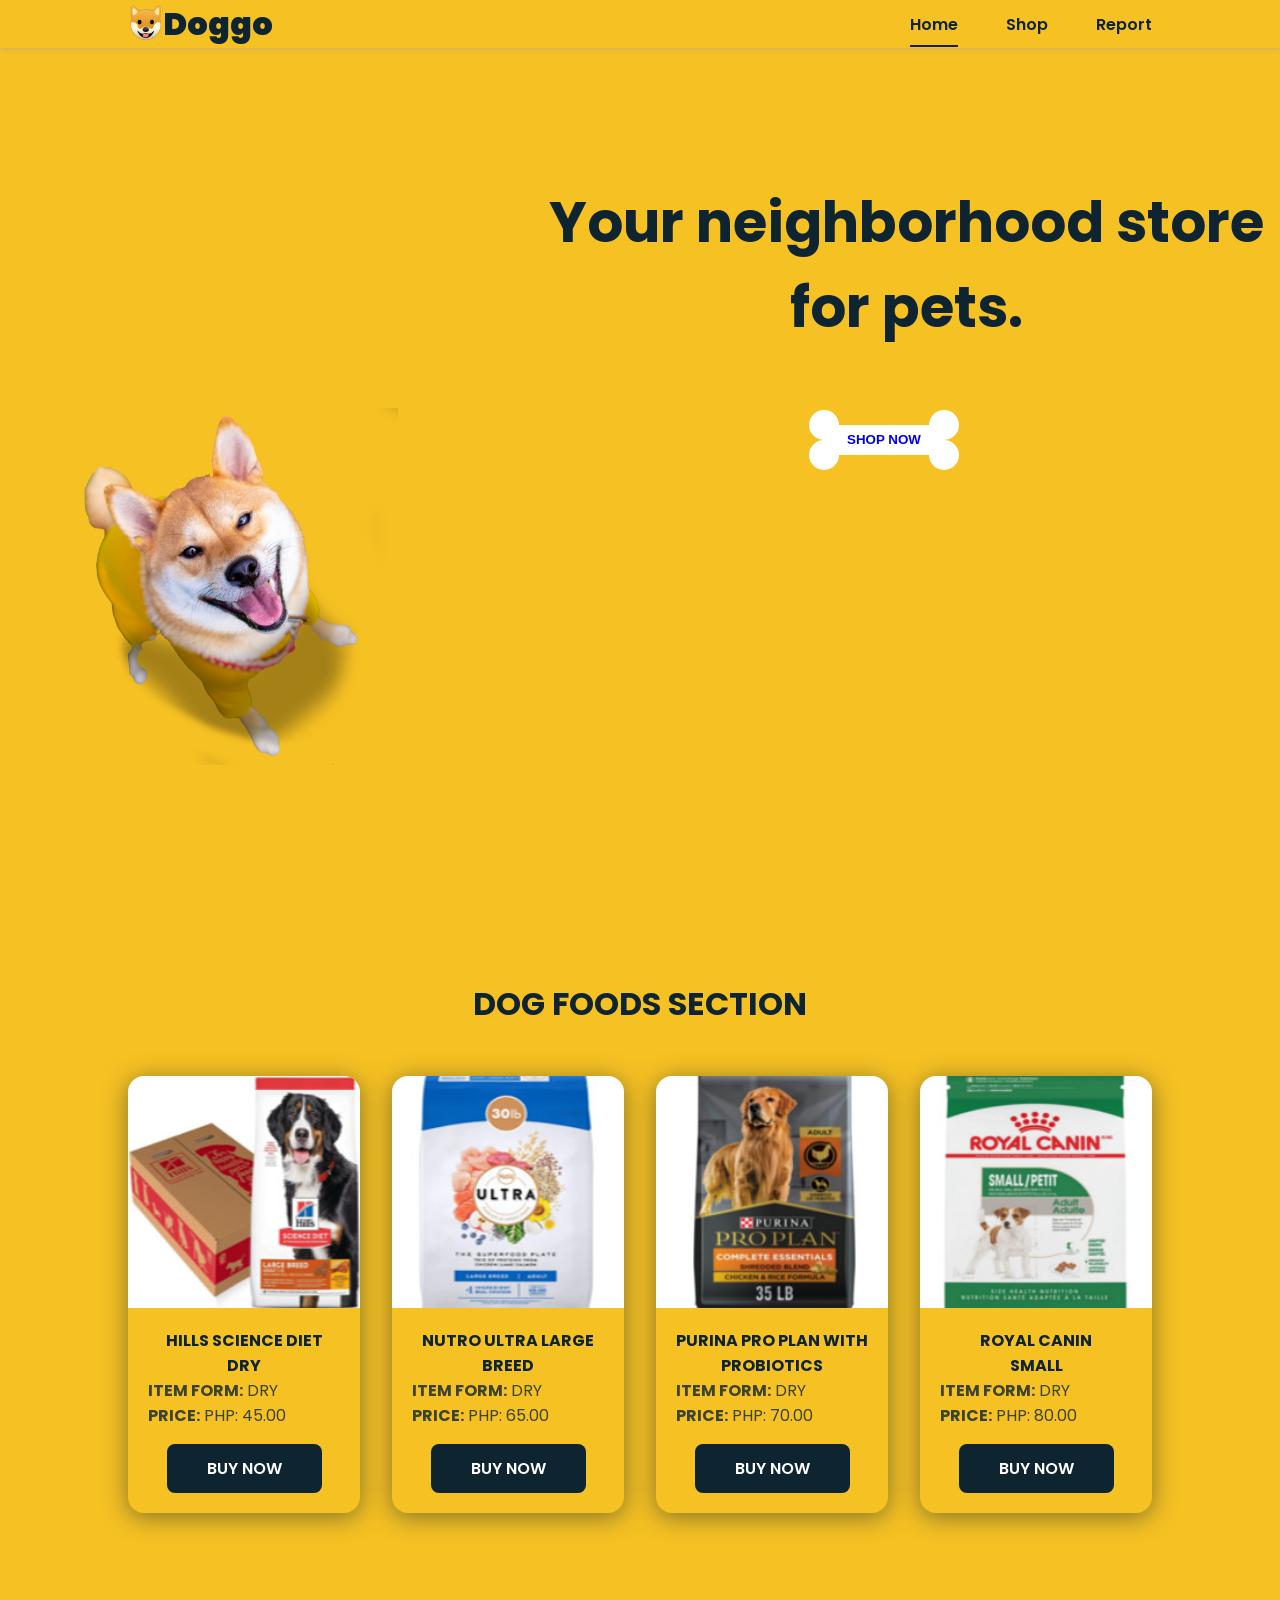
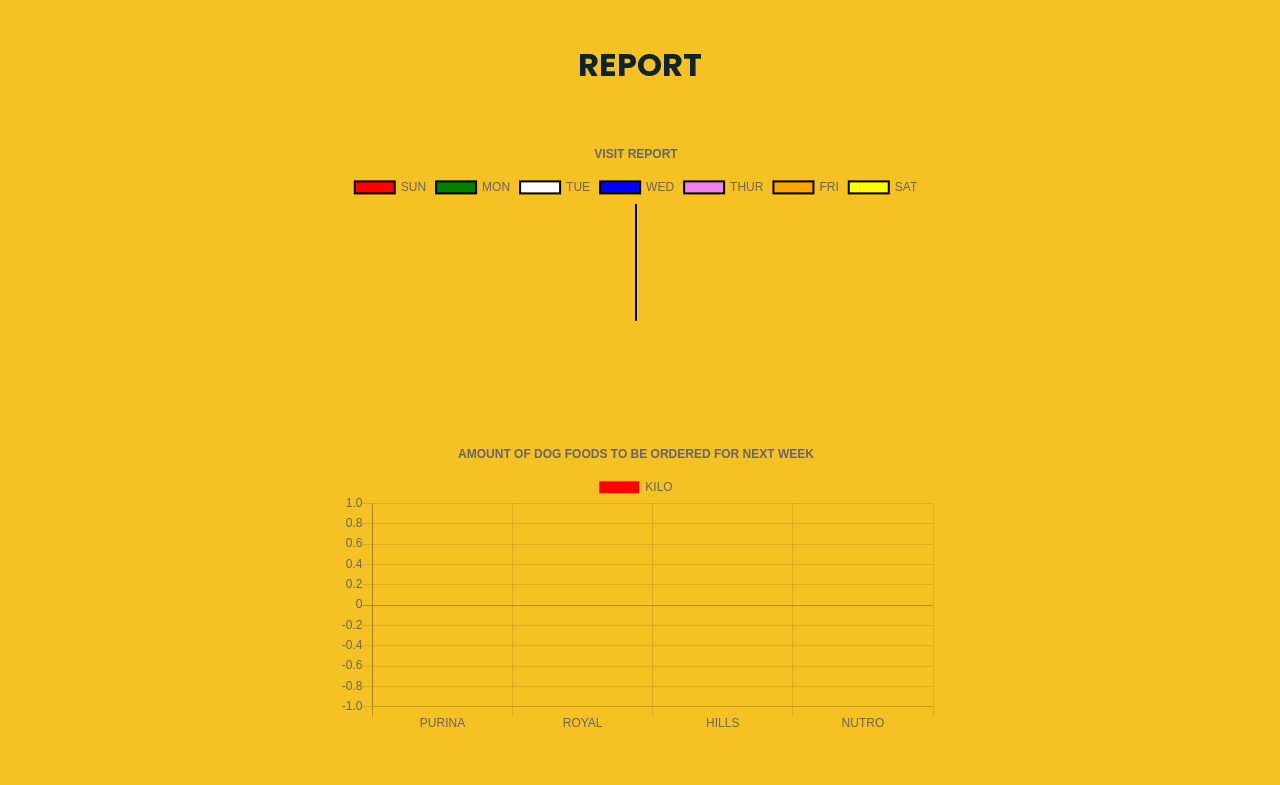
==== index.html @ 2fb39307 "Add files via upload" ====
<!DOCTYPE html>
<html lang="en">
    <head>
        <!--ASSESSMENNNNNNTTT !!!!!!!!!!+++++++-->
        <meta charset="UTF-8">
        <meta name="viewport" content="width=device-width, initial-scale=1.0">
        <link rel="stylesheet" href="design/styles.css">
        <link rel="stylesheet" href="design/buy.css">
        <link rel="stylesheet" href="design/navBar.css">
        <link rel="stylesheet" href="design/animation.css">
         <link rel="shortcut icon" href="resources/icon/icon.png" type="image/x-icon">
        <title></title>
    </head>
    <body>
        <header class="main-header">
            <nav class="nav main-grid">
                <div style="display: flex;">
                    <a style="padding-top: 5px;" href="index.html"><img src="resources/icon/icon.png" alt="logo" width="35px" height="35px" class="logo"></a>
                    <a href="#" class="header_logo">Doggo</a>
                </div>
                <div class="nav_menu_list" id="nav_menu_ID">
                    <ul class="nav_item_list">
                        <li class="nav_item"><a onclick="myFunctionHide()" href="#home" class="nav_link active">Home</a></li>
                        <li class="nav_item"><a onclick="myFunctionHide()" href="#shop" class="nav_link">Shop</a></li>
                        <li class="nav_item"><a onclick="myFunctionHide()" href="#report" class="nav_link">Report</a></li>
                    </ul>
                </div>
                <div class="toggler" id="nav-toggle">
                    <div class="navbarButton navbar-toggler">
                        <div class="container" onclick="myFunction(this)" type="button" data-toggle="collapse" data-target="#navbarSupportedContent" aria-controls="navbarSupportedContent" aria-expanded="false" aria-label="Toggle navigation">
                            <div class="bar1"></div>
                            <div class="bar2"></div>
                            <div class="bar3"></div>
                        </div>
                    </div>
                </div>
            </nav>
        </header>
        <main class="l-main" >
            <section class="home main-grid" id="home" >
                <div class="home__img">    
                    <img src="resources/dooggeee.png" alt="">
                </div>
                <div class="message_home">
                    <h1 class="home_h1_message animated bounce">Your neighborhood store <br> for pets.</h1>
                    <button class="bone animated rubberBand ">
                        <div class="c1"></div>
                        <div class="c2"></div>
                        <div class="c3"></div>
                        <div class="c4"></div>
                        <div class="b1">
                          <div class="b2"> <a style="text-decoration: none;" href="#shop"> SHOP NOW</a>
                            
                          </div>
                        </div>
                    </button>
                </div>
            </section>
            <section class="Shop section " id="shop">
                <h2 class="section-title">DOG FOODS SECTION</h2>
                <div id="popup1" class="overlay">
                    <div class="popup">
                        <h2>ORDER_SUCCESSFULLY ORDERED</h2>
                        <a class="close" href="#">&times;</a>
                        <div class="content">
                            <p>Thanks for buying, We hope to see you soon.</p>
                        </div>
                    </div>
                </div>
                    <div class="shop__container main-grid">
                        <div class="food_image">
                            <img id="orderImage" class="food1Image" src="resources/products/Hills_Science_Diet_Dry.jpg" alt="" width="50" height="50">
                            <div style=" align-items: center; padding: 20px;">
                                <p id="food__title" class="food1Title">HILLS SCIENCE DIET<br>DRY</p>
                                <p id="food__type" class="food1Type"> <b>ITEM FORM:</b> DRY </p>
                                <p id="food__price" class="food1Price"><b>PRICE:</b> PHP: <span id="price"> 45.00 </span></p>
                                <a href="#shop" class="food_buton" id="button1">BUY NOW</a>
                            </div>
                        </div>
                        <div class="food_image">
                            <img id="orderImage" class="food2Image" src="resources/products/Nutro_Ultra.jpg" alt="">
                            <div style=" align-items: center; padding: 20px;">
                                <p id="food__title" class="food2Title">NUTRO ULTRA LARGE <br> BREED </p>
                                <p id="food__type" class="food2Type"> <b>ITEM FORM:</b> DRY </p>
                                <p id="food__price" class="food2Price"><b>PRICE:</b> PHP: <span id="price">65.00 </span></p>
                                <a href="#shop" class="food_buton" id="button2">BUY NOW</a>
                            </div>
                        </div>
                        <div class="food_image">
                            <img id="orderImage" class="food3Image" src="resources/products/Purina_Pro_Plan.jpg" alt="">
                            <div  style=" align-items: center; padding: 20px;">
                                <p id="food__title" class="food3Title">PURINA PRO PLAN WITH <br> PROBIOTICS</p>
                                <p id="food__type" class="food3Type"> <b>ITEM FORM:</b> DRY </p>
                                <p id="food__price" class="food3Price"><b>PRICE:</b> PHP: <span id="price">70.00 </span></p>
                                <a href="#shop" class="food_buton" id="button3">BUY NOW</a>
                            </div>
                        </div>
                        <div class="food_image">
                            <img id="orderImage" class="food4Image" src="resources/products/Royal_canin_small.jpg" alt="">
                            <div style=" align-items: center; padding: 20px;">
                                <p id="food__title" class="food4Title">ROYAL CANIN <br> SMALL </p>
                                <p id="food__type" class="food4Type"> <b>ITEM FORM:</b> DRY </p>
                                <p id="food__price" class="food4Price"><b>PRICE:</b> PHP: <span id="price">80.00 </span></p>
                                <a href="#shop" class="food_buton" id="button4">BUY NOW</a>
                            </div>
                        </div>
                    </div>              
            </section>
            <section class="report section" id="report">
                <h2 class="section-title">REPORT</h2>
                <div class="report__container main-grid" style=" font-weight: 900;">  
                    <canvas id="myCustomerVisitChart" style="width:100%; max-width:600px; "height="300px" ></canvas> 
                    <canvas id="getOrderKiloWeekChart" style="width:100%; max-width:600px" height="300px"></canvas>
                </div> 
            </section>
            <div id="myModal" class="modal">
                <div class="modal-content">
                  <div class="modamain-header">
                    <span class="close">&times;</span>
                    <h2 id="modalName">ORDER DETAILS</h2>
                  </div>
                  <div class="modal-body">
                    <div class="modal-grid" style="display: flex; justify-content: center;">
                        <div>
                            <img id="modalImage" src="" alt="" style="border-radius: 2rem; margin-right: 2rem;">
                        </div>
                        <div>
                            <h1 id="modalTitle"></h1>
                            <p id="modalType"></p>
                            <p id="modalPrice"></p>
                            <label for="weeks">CHOOSE A WEEKDAY:</label>
                                <select name="weeks" id="weeks">
                                    <option value="sunday">SUNDAY</option>
                                    <option value="monday">MONDAY</option>
                                    <option value="tuesday">TUESDAY</option>
                                    <option value="wednesday">WEDNESDAY</option>
                                    <option value="thursday">THURSDAY</option>
                                    <option value="friday">FRIDAY</option>
                                    <option value="saturday">SATURDAY</option>
                                </select>
                            <div class="text-input">
                                <input type="number"  id="getOrderKilo"  placeholder="Enter Kilogram">
                                <label for="getOrderKilo">Kilogram</label>
                              </div>
                        </div>
                   </div>
                  </div>
                  <div class="modal-footer">
                    <h3 id="modalBuy">CONFIRM</h3>
                  </div>
            </div>
        </div>
        <script src="script/report/order.js"></script>
        <script src="script/main.js"></script>
        <script src="script/report/buy.js"></script>
        <script src="script/frameworks/chart.js"></script>
        <script src="script/report/report.js"></script>
    </body>
</html>
---- design/styles.css ----
@import url("https://fonts.googleapis.com/css2?family=Poppins:wght@400;600;700&display=swap");

:root {
  --header-height: 3rem;
  --font-semi: 600;
}

:root {
  --first-color: #0E2431;
  --second-color: #0E2431;
}

:root {
  --body-font: 'Poppins', sans-serif;
  --big-font-size: 2rem;
  --h2-font-size: 1.25rem;
  --normal-font-size: 0.938rem;
}

:root {
  --mb-1: 0.5rem;
  --mb-2: 1rem;
  --mb-3: 1.5rem;
  --mb-4: 2rem;
  --mb-5: 2.5rem;
  --mb-6: 3rem;
}

:root {
  --z-back: -10;
  --z-normal: 1;
  --z-tooltip: 10;
  --z-fixed: 100;
}

@media screen and (min-width: 768px) {
  :root {
    --big-font-size: 3.5rem;
    --h2-font-size: 2rem;
    --normal-font-size: 1rem;
  }
}

*,
::before,
::after {
  box-sizing: border-box;
}

html {
  scroll-behavior: smooth;
  width: 100%;
}

::-webkit-scrollbar {
  display: none;
}

body {
  margin: var(--header-height) 0 0 0;
  font-family: var(--body-font);
  font-size: var(--normal-font-size);
  color: var(--second-color);
  background-color: #F6C123;
}

h1,
h2,
p {
  margin: 0;
}

ul {
  margin: 0;
  padding: 0;
  list-style: none;
}

a {
  text-decoration: none;
}

img {
  max-width: 100%;
  height: auto;
  display: block;
}

.section-title {
  position: relative;
  font-size: var(--h2-font-size);
  color: var(--first-color);
  margin-top: var(--mb-2);
  margin-bottom: var(--mb-4);
  text-align: center;
}

.section-title::after {
  position: absolute;
  content: "";
  width: 64px;
  height: 0.18rem;
  left: 0;
  right: 0;
  margin: auto;
  top: 2rem;
}

.section {
  padding-top: 3rem;
  padding-bottom: 2rem;
}

/*===== LAYOUT =====*/
.main-grid {
  max-width: 1024px;
  display: grid;
  grid-template-columns: 100%;
  grid-column-gap: 10rem;
  width: calc(100% - 5rem);
  margin-left: auto;
  margin-right: auto;
}

.main-header {
  width: 100%;
  position: fixed;
  top: 0;
  left: 0;
  z-index: var(--z-fixed);
  background: #F6C123;
  box-shadow: 0 1px 4px rgba(146, 161, 176, .50);
}

/*====HOME=====*/

.home {
  height: calc(100vh - 3rem);
  row-gap: 1rem;
}

.message_home {
  position: absolute;
  right: 1rem;
  top: 20%;
}

.home_h1_message {
  font-size: var(--big-font-size);
  margin-bottom: var(--mb-5);
  text-align: center;
  font-weight: 7000;
}

.home_h1_message-color {
  color: red;
}

.home__img {
  position: absolute;
  left: 2rem;
  bottom: 0;
  width: 295px;
  background: #F6C123;
  background-blend-mode: overlay;
}

.home__img img {
  height: 80%;
  width: 80%;
  background: transparent;
}

/*BUTTONS*/
.food_buton {
  display: inline-block;
  background-color: var(--first-color) !important;
  color: #fff !important;
  padding: .75rem 2.5rem !important;
  font-weight: var(--font-semi) !important;
  border-radius: .5rem !important;
  margin-top: 1rem;
}

#orderImage {
  width: 100%;
}

.button:hover {
  box-shadow: 0 10px 36px rgba(0, 0, 0, .15);
}

/* ===== SHOP =====*/
.shop__container {
  row-gap: 2rem;
  text-align: center;
}


.shop__container {
  row-gap: 2rem;
}

.food_image {
  box-shadow: 0 4px 25px rgba(14, 36, 49, .50);
  border-radius: 1rem;
  overflow: hidden;
}

.food_image img {
  transition: 1s;
  cursor: pointer;
}

.food_image img:hover {
  transform: scale(1.1);
}

#food__title {
  font-weight: bold;
}

#food__type,
#food__price {
  text-align: left;
  opacity: 0.8;
}

.message_home,
.bone {
  text-align: justify;
}

.bone {
  position: absolute;
  top: 100%;
}


/* ===== MEDIA QUERIES=====*/
@media screen and (min-width: 768px) {
  body {
    margin: 0;
    overflow-x: hidden;
    ;
  }

  .section {
    padding-top: 4rem;
    padding-bottom: 3rem;
  }

  .section-title {
    margin-bottom: var(--mb-6);
  }

  .section-title::after {
    width: 80px;
    top: 3rem;
  }

  .nav {
    height: calc(var(--header-height) + 1rem);
  }

  .nav_item_list {
    display: flex;
    padding-top: 0;
  }

  .nav_item {
    margin-left: var(--mb-6);
    margin-bottom: 0;
  }

  .toggler {
    display: none;
  }

  .home {
    height: 100vh;
  }

  .message_home,
  .bone {
    text-align: justify;
  }

  .bone {
    position: absolute;
    top: 100%;
  }

  .home__img {
    width: 457px;
    bottom: 15%;
  }

  .report__container {
    grid-template-columns: repeat(1, 10fr);
    grid-auto-rows: minmax(min-content, max-content);
    align-items: center;
    text-align: center;
    margin-left: 20% !important;
  }

  .shop__container {
    grid-template-columns: repeat(4, 1fr);
    column-gap: 2rem;
  }

  #myCustomerVisitChart,
  #getOrderKiloWeekChart,
  #myPriceChart {
    margin-left: 5rem;
  }
}

@media screen and (min-width: 1024px) {
  .main-grid {
    margin-left: auto;
    margin-right: auto;
  }

  .home__img {
    right: 10%;
  }

  #myCustomerVisitChart,
  #getOrderKiloWeekChart,
  #myPriceChart {
    margin-left: 5rem;
  }
}

@media screen and (min-width: 1500px) {
  .main-grid {
    margin-left: auto;
    margin-right: auto;
  }

  .home__img {
    right: 10%;
  }

  #myCustomerVisitChart,
  #getOrderKiloWeekChart,
  #myPriceChart {
    margin-left: 7rem;
  }
}


#weeks option {
  font-weight: 300;
}
---- design/buy.css ----
.modal {
    display: none;
    position: fixed;
    z-index: 1;
    left: 0;
    top: 0;
    width: 100%;
    height: 100%;
    overflow: -moz-hidden-unscrollable;
    background-color: rgba(0, 0, 0, .50);
    -webkit-animation-name: fadeIn;
    -webkit-animation-duration: 0.4s;
    animation-name: fadeIn;
    animation-duration: 0.4s
}

.modal-content {
    position: fixed;
    bottom: 0;
    background-color: #CDA11D;
    width: 100%;
    -webkit-animation-name: slideIn;
    -webkit-animation-duration: 0.4s;
    animation-name: slideIn;
    animation-duration: 0.4s
}

.modal-body {
    display: block;
}

.modal-grid {
    display: grid;
    grid-template-columns: 1rem, 1fr;
}

.close {
    color: white;
    float: right;
    font-size: 28px;
    font-weight: bold;
}

.close:hover,
.close:focus {
    color: #000;
    text-decoration: none;
    cursor: pointer;
}

.modamain-header {
    padding: 2px 16px;
    background-color: #F6C123;
    color: white;
}

.modal-body {
    padding: 2px 16px;
}

.modal-footer {
    padding: 2px 16px;
    background-color: #0E2431;
    color: white;
    text-align: center;
}

#modalBuy {
    cursor: pointer;
}

/* Add Animation */
@-webkit-keyframes slideIn {
    from {
        bottom: -300px;
        opacity: 0
    }

    to {
        bottom: 0;
        opacity: 1
    }
}

@keyframes slideIn {
    from {
        bottom: -300px;
        opacity: 0
    }

    to {
        bottom: 0;
        opacity: 1
    }
}

@-webkit-keyframes fadeIn {
    from {
        opacity: 0
    }

    to {
        opacity: 1
    }
}

@keyframes fadeIn {
    from {
        opacity: 0
    }

    to {
        opacity: 1
    }
}

#modalPrice::before {
    content: 'Price: PHP: ';
}
---- design/navBar.css ----
/* ANIMATED X */
.container {
    display: inline-block;
    cursor: pointer;
}

.bar1,
.bar2,
.bar3 {
    width: 30px;
    height: 3px;
    background-color: #111;
    margin: 8px 0;
    transition: 0.4s;

}

.change .bar1 {
    -webkit-transform: rotate(-45deg) translate(-9px, 6px);
    transform: rotate(-45deg) translate(-9px, 6px);
}

.change .bar2 {
    opacity: 0;
}

.change .bar3 {
    -webkit-transform: rotate(45deg) translate(-8px, -8px);
    transform: rotate(45deg) translate(-8px, -8px);
}

div.navbarButton {
    width: 60px;
}


/*===== NAV =====*/
.nav {
    height: var(--header-height);
    display: flex;
    justify-content: space-between;
    align-items: center;
    font-weight: var(--font-semi);
}

@media screen and (max-width: 768px) {
    .nav_menu_list {
        position: fixed;
        bottom: -100%;
        width: 100%;
        left: 0%;
        height: 30%;
        padding: 2rem;
        background-color: var(--second-color);
        transition: .5s;
        display: inline-flex;
        align-items: center;
        justify-content: center;
    }

    .nav_link {
        opacity: 0.6;
        color: #fff !important;
    }

    .nav_item {

        margin-bottom: var(--mb-4);
        display: inline-flex;
        padding: 20px;
    }

    .active {
        opacity: 1 !important;
        transform: scale(1.2);
    }
}

.nav_link {
    position: relative;
    color: var(--second-color);
    text-decoration: none;
}

.nav_link:hover {
    position: relative;
}

.nav_link:hover::after {
    position: absolute;
    content: "";
    width: 100%;
    height: 0.18rem;
    left: 0;
    top: 2rem;
    background-color: var(--first-color);
}

.header_logo {
    color: var(--second-color);
    font-size: 2rem;
    font-weight: 1000;
}

.toggler {
    color: var(--second-color);
    font-size: 1.5rem;
    cursor: pointer;
}

/*Active menu*/
.active::after {
    position: absolute;
    content: "";
    width: 100%;
    height: 0.18rem;
    left: 0;
    top: 2rem;
    background-color: var(--first-color);
}

/*=== Show menu ===*/
.show {
    bottom: 0;
}
---- design/animation.css ----
.animated {
    animation-duration: 2.5s;
    animation-fill-mode: both;
    animation-iteration-count: infinite;
}

@keyframes bounce {

    0%,
    20%,
    50%,
    80%,
    100% {
        transform: translateY(0);
    }

    40% {
        transform: translateY(-30px);
    }

    60% {
        transform: translateY(-15px);
    }
}

.bounce {
    animation-name: bounce;
}

.bone {
    margin: 20px;
    position: relative;
    width: 150px;
    height: 60px;
    cursor: pointer;
    background: transparent;
    border: none;
}

.c1,
.c2,
.c3,
.c4 {
    background: #fff;
    height: 30px;
    width: 30px;
    border-radius: 50%;
    position: absolute;
}

.c1 {
    left: 0;
    top: 0;
}

.c2 {
    right: 0;
    top: 0;
}

.c3 {
    left: 0;
    bottom: 0;
}

.c4 {
    bottom: 0;
    right: 0;
}

.b1 {
    background: #fff;
    height: 30px;
    width: 120px;
    position: absolute;
    left: 15px;
    top: 15px;
}

.b2 {
    position: absolute;
    left: 15px;
    top: 0;
    width: 90px;
    height: 30px;
    line-height: 30px;
    text-align: center;
    font-weight: bolder;

}

.bone {
    position: absolute;
    left: 15rem;
    top: 100%;
}

@keyframes rubberBand {
    0% {
        transform: scale(1);
    }

    30% {
        transform: scaleX(1.25) scaleY(0.75);
    }

    40% {
        transform: scaleX(0.75) scaleY(1.25);
    }

    60% {
        transform: scaleX(1.15) scaleY(0.85);
    }

    100% {
        transform: scale(1);
    }
}

.rubberBand {
    animation-name: rubberBand;
}

.anim_message {
    color: #333;
    font-family: tahoma;
    font-size: 3rem;
    font-weight: 100;
    line-height: 1.5;
    text-transform: uppercase;
    white-space: nowrap;
    overflow: hidden;
    position: relative;
    width: 550px;
}

.anim_message span {
    font-size: 40px;
    margin-left: 40px;
}

.message {
    background-color: yellow;
    color: #333;
    display: block;
    font-weight: 900;
    overflow: hidden;
    position: absolute;
    padding-left: 0.5rem;
    top: 0.2rem;
    left: 270px;
    animation: openclose 5s ease-in-out infinite;
}

.word1,
.word2,
.word3 {
    font-family: tahoma;
}

@keyframes openclose {
    0% {
        top: 0.2rem;
        width: 0;
    }

    5% {
        width: 0;
    }

    15% {
        width: 230px;
    }

    30% {
        top: 0.2rem;
        width: 230px;
    }

    33% {
        top: 0.2rem;
        width: 0;
    }

    35% {
        top: 0.2rem;
        width: 0;
    }

    38% {
        top: -4.5rem;

    }

    48% {
        top: -4.5rem;
        width: 190px;
    }

    62% {
        top: -4.5rem;
        width: 190px;
    }

    66% {
        top: -4.5rem;
        width: 0;
        text-indent: 0;
    }

    71% {
        top: -9rem;
        width: 0;
        text-indent: 5px;
    }

    86% {
        top: -9rem;
        width: 285px;
    }

    95% {
        top: -9rem;
        width: 285px;
    }

    98% {
        top: -9rem;
        width: 0;
        text-indent: 5px;
    }

    100% {
        top: 0;
        width: 0;
        text-indent: 0;
    }
}

.text-input {
    position: relative;
}

.text-input input[type=number] {
    display: inline-block;
    width: 210px;
    height: 40px;
    box-sizing: border-box;
    outline: none;
    border: 1px solid lightgray;
    border-radius: 3px;
    padding: 10px 10px 10px 100px;
    transition: all 0.1s ease-out;
}

.text-input input[type=number]+label {
    position: absolute;
    top: 0;
    left: 0;
    bottom: 0;
    height: 40px;
    line-height: 40px;
    color: white;
    border-radius: 3px 0 0 3px;
    padding: 0 10px;
    background: #E03616;
    transform: translateZ(0) translateX(0);
    transition: all 0.3s ease-in;
    transition-delay: 0.2s;
}

.text-input input[type=number]:focus+label {
    transform: translateY(-120%) translateX(0%);
    border-radius: 3px;
    transition: all 0.1s ease-out;
}

.text-input input[type=number]:focus {
    padding: 10px;
    transition: all 0.3s ease-out;
    transition-delay: 0.2s;
}

.overlay {
    position: absolute;
    top: 0;
    bottom: 0;
    left: 0;
    right: 0;
    background: rgba(0, 0, 0, 0.5);
    transition: opacity 200ms;
    visibility: hidden;
    opacity: 0;
}

.overlay.light {
    background: rgba(255, 255, 255, 0.5);
}

.overlay .cancel {
    position: absolute;
    width: 100%;
    height: 100%;
    cursor: default;
}

.overlay:target {
    visibility: visible;
    opacity: 1;
}

.popup {
    margin: 75px auto;
    padding: 20px;
    background: #fff;
    border: 1px solid #666;
    width: 300px;
    box-shadow: 0 0 50px rgba(0, 0, 0, 0.5);
    position: relative;
}

.light .popup {
    border-color: #aaa;
    box-shadow: 0 2px 10px rgba(0, 0, 0, 0.25);
}

.popup h2 {
    margin-top: 0;
    color: #666;
    font-family: "Trebuchet MS", Tahoma, Arial, sans-serif;
}

.popup .close {
    position: absolute;
    width: 20px;
    height: 20px;
    top: 20px;
    right: 20px;
    opacity: 0.8;
    transition: all 200ms;
    font-size: 24px;
    font-weight: bold;
    text-decoration: none;
    color: #666;
}

.popup .close:hover {
    opacity: 1;
}

.popup .content {
    max-height: 400px;
    overflow: auto;
}

.popup p {
    margin: 0 0 1em;
}

.popup p:last-child {
    margin: 0;
}
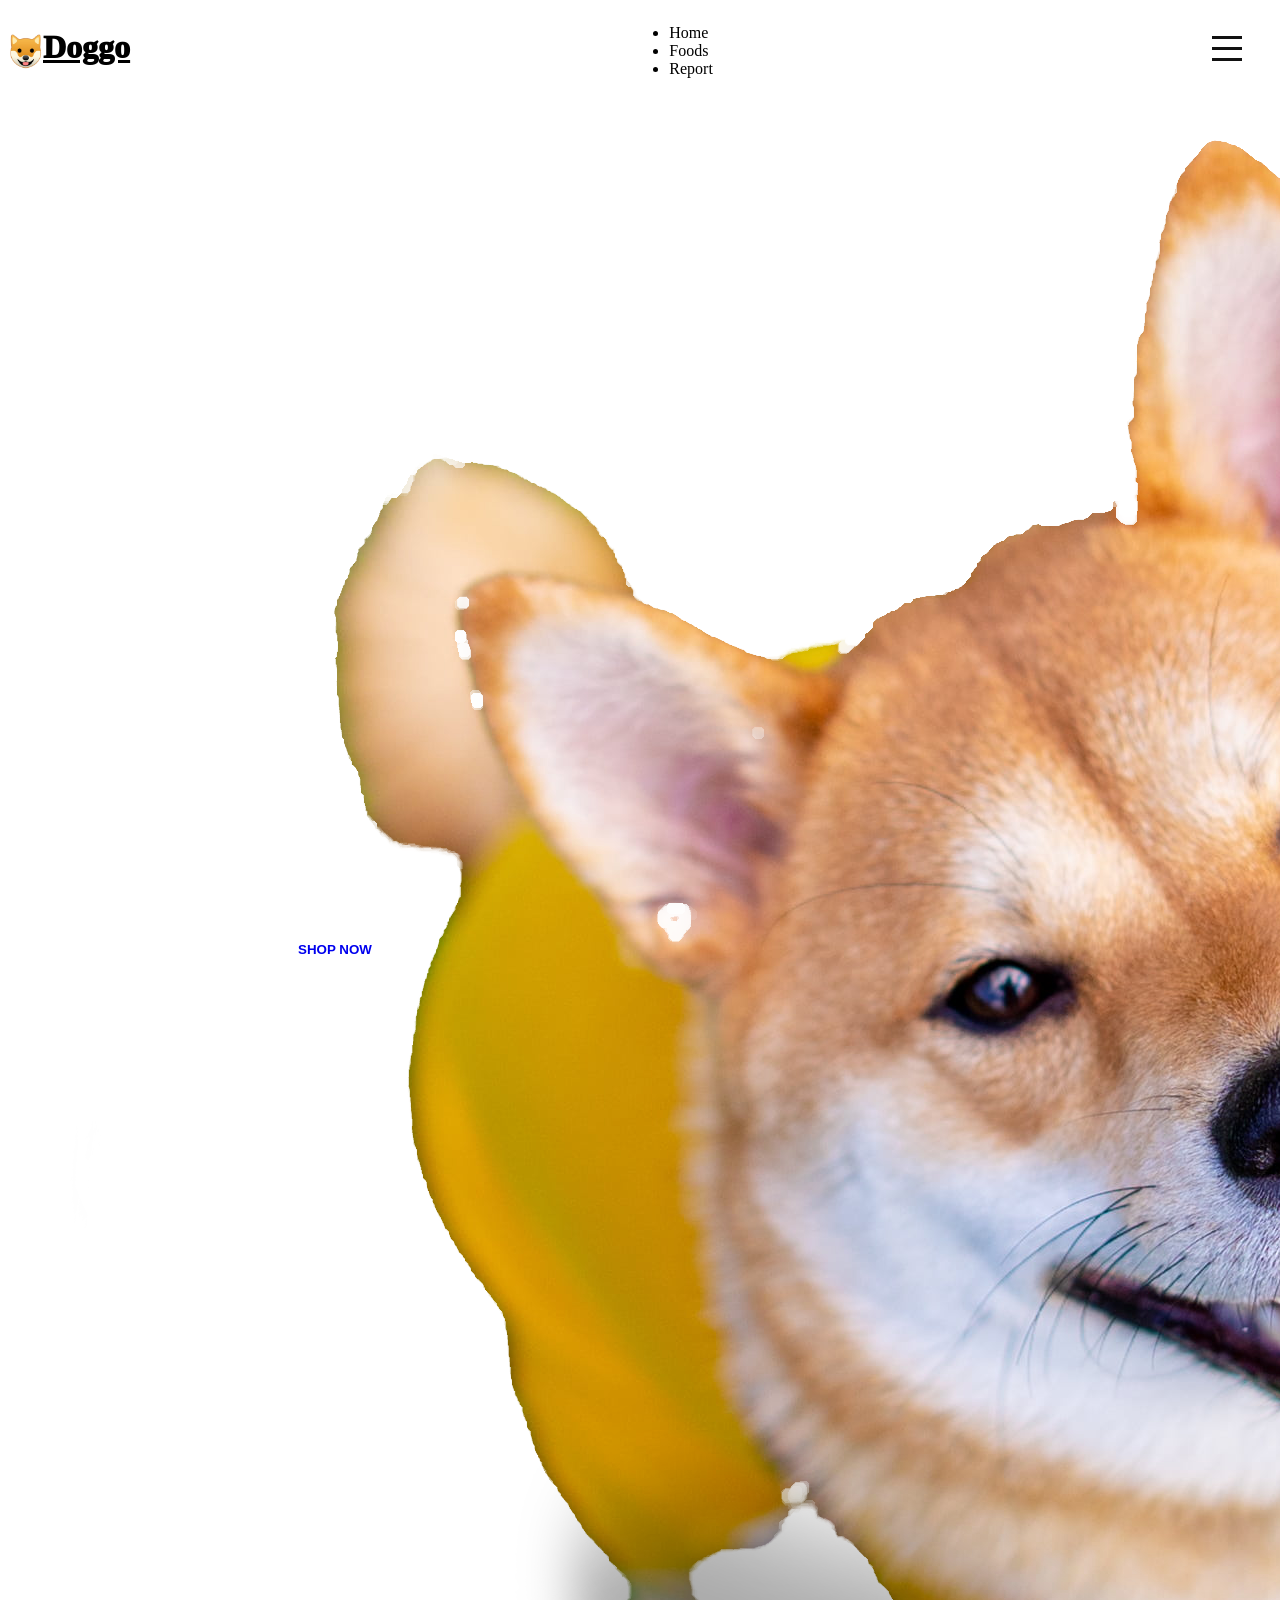
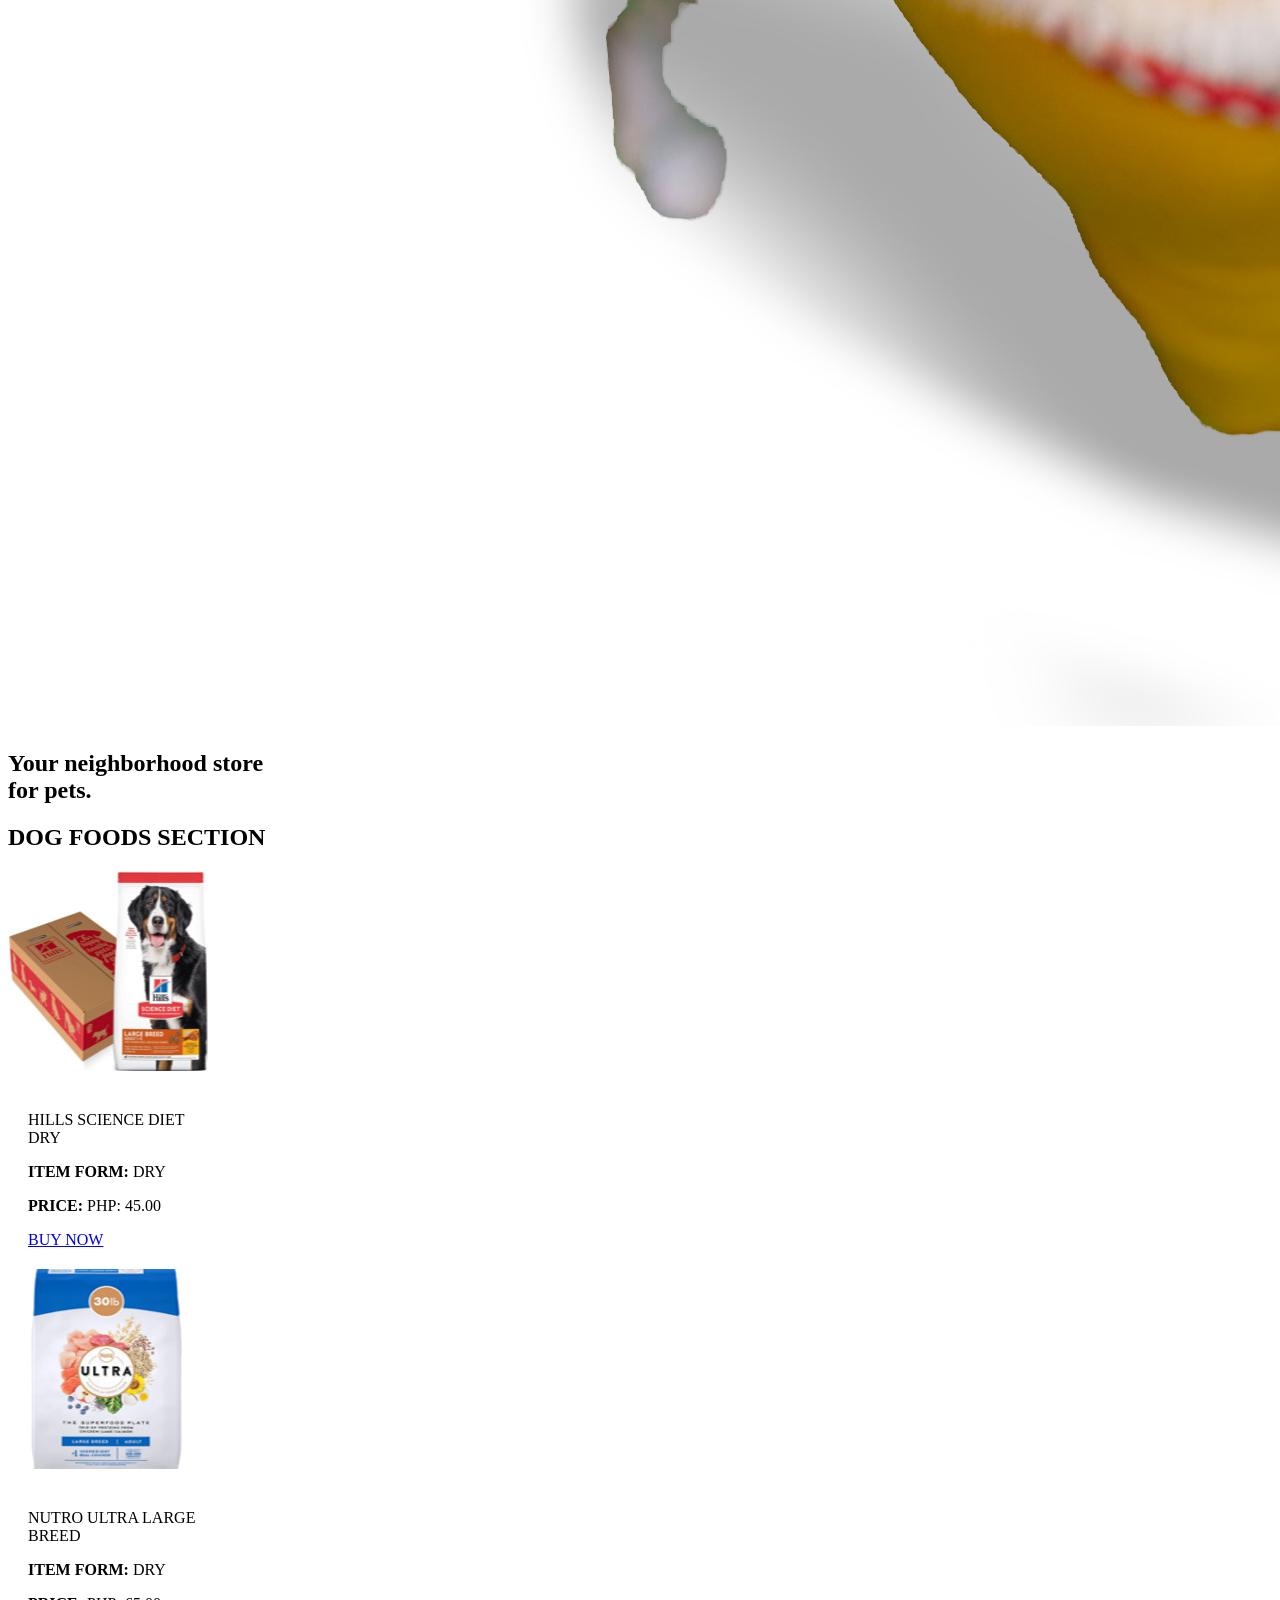
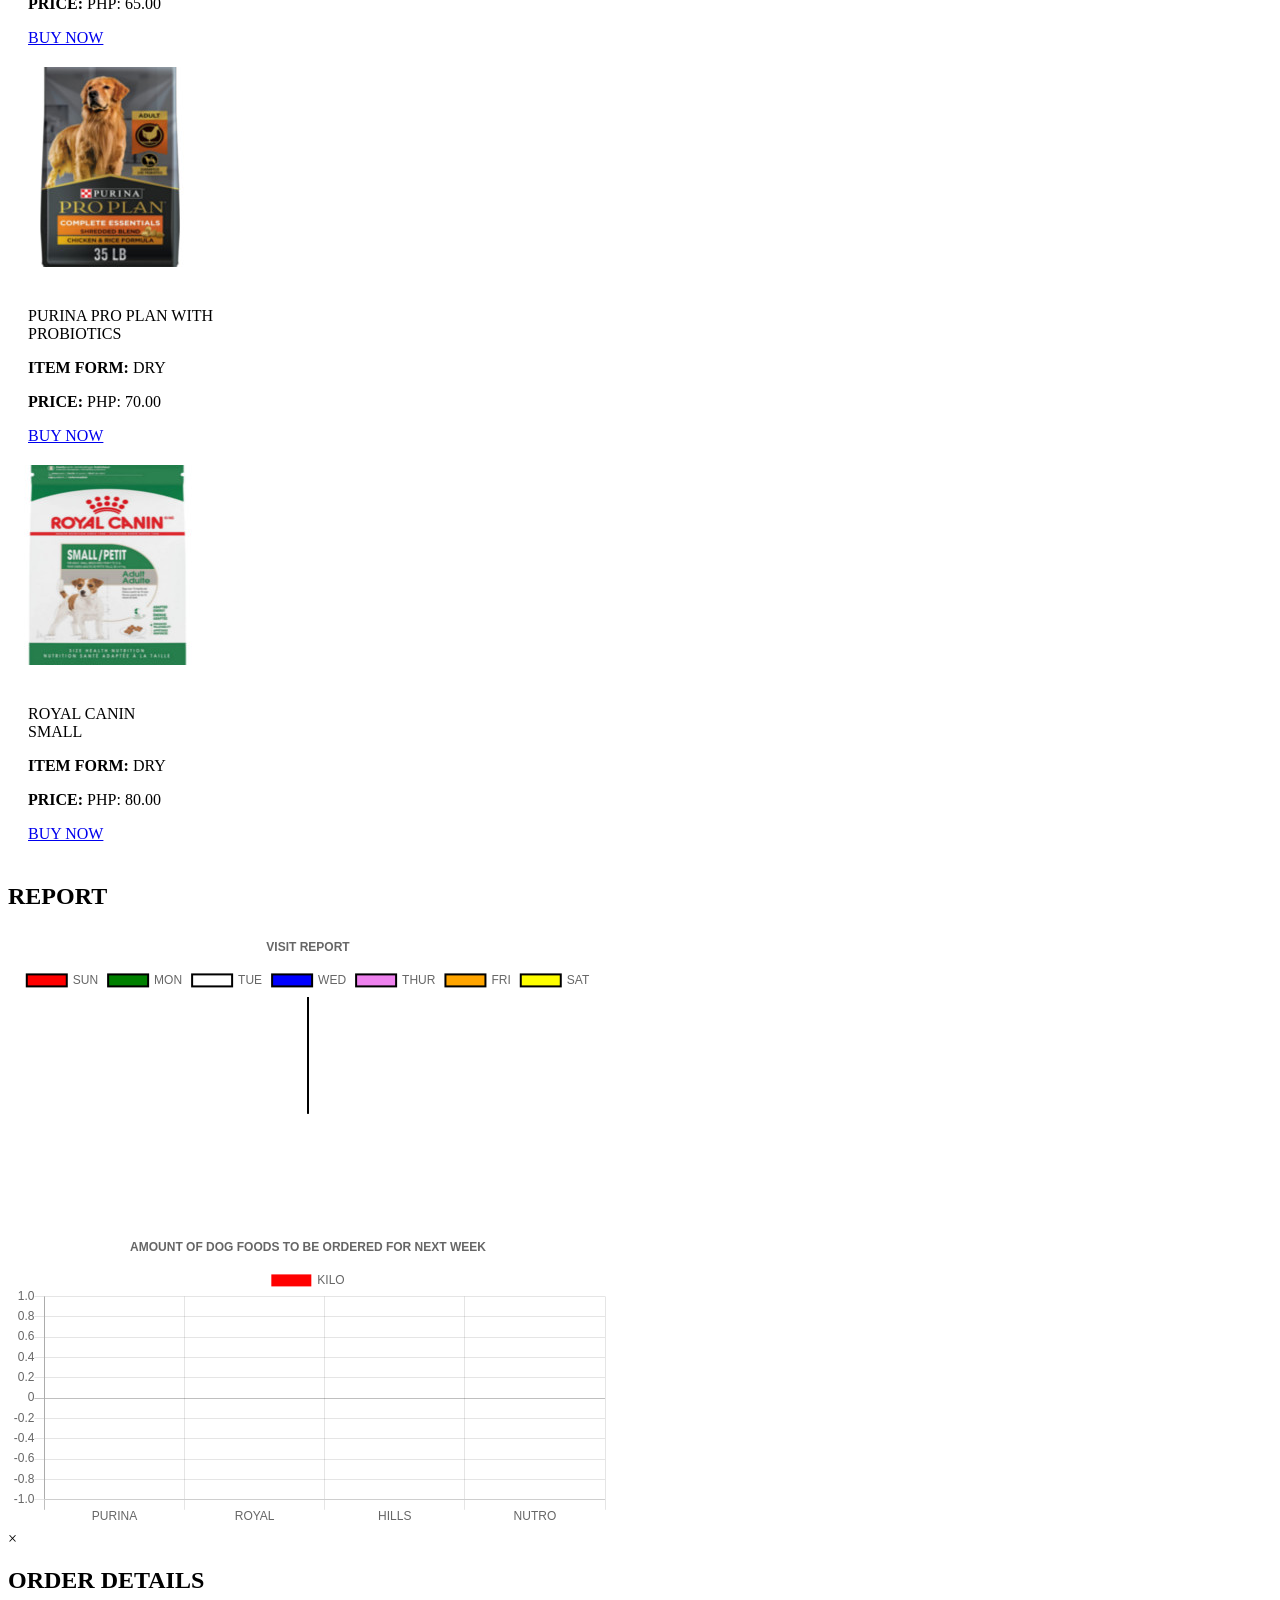
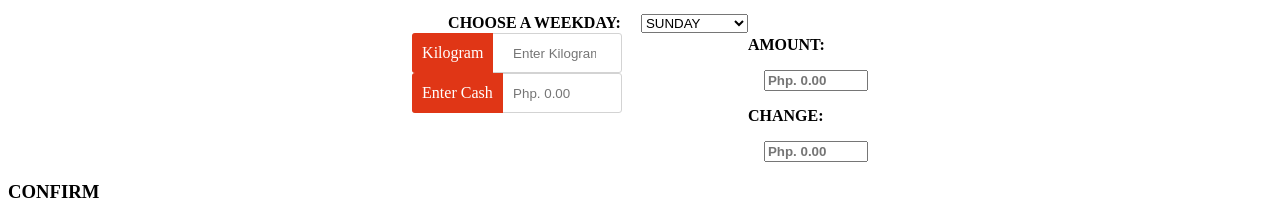
==== commit 964ef211: "Update index.html" ====
--- a/index.html
+++ b/index.html
@@ -4,8 +4,8 @@
         <!--ASSESSMENNNNNNTTT !!!!!!!!!!+++++++-->
         <meta charset="UTF-8">
         <meta name="viewport" content="width=device-width, initial-scale=1.0">
-        <link rel="stylesheet" href="design/styles.css">
-        <link rel="stylesheet" href="design/buy.css">
+        <link rel="stylesheet" href="design/doggo.css">
+        <link rel="stylesheet" href="design/modal.css">
         <link rel="stylesheet" href="design/navBar.css">
         <link rel="stylesheet" href="design/animation.css">
          <link rel="shortcut icon" href="resources/icon/icon.png" type="image/x-icon">
@@ -15,13 +15,13 @@
         <header class="main-header">
             <nav class="nav main-grid">
                 <div style="display: flex;">
-                    <a style="padding-top: 5px;" href="index.html"><img src="resources/icon/icon.png" alt="logo" width="35px" height="35px" class="logo"></a>
+                    <a style="padding-top: 5px;" href="#home"><img src="resources/icon/icon.png" alt="logo" width="35px" height="35px" class="logo"></a>
                     <a href="#" class="header_logo">Doggo</a>
                 </div>
                 <div class="nav_menu_list" id="nav_menu_ID">
                     <ul class="nav_item_list">
                         <li class="nav_item"><a onclick="myFunctionHide()" href="#home" class="nav_link active">Home</a></li>
-                        <li class="nav_item"><a onclick="myFunctionHide()" href="#shop" class="nav_link">Shop</a></li>
+                        <li class="nav_item"><a onclick="myFunctionHide()" href="#shop" class="nav_link">Foods</a></li>
                         <li class="nav_item"><a onclick="myFunctionHide()" href="#report" class="nav_link">Report</a></li>
                     </ul>
                 </div>
@@ -69,7 +69,7 @@
                 </div>
                     <div class="shop__container main-grid">
                         <div class="food_image">
-                            <img id="orderImage" class="food1Image" src="resources/products/Hills_Science_Diet_Dry.jpg" alt="" width="50" height="50">
+                            <img id="orderImage" class="food1Image" src="resources/products/Hills_Science_Diet_Dry.jpg" alt="" >
                             <div style=" align-items: center; padding: 20px;">
                                 <p id="food__title" class="food1Title">HILLS SCIENCE DIET<br>DRY</p>
                                 <p id="food__type" class="food1Type"> <b>ITEM FORM:</b> DRY </p>
@@ -123,13 +123,9 @@
                     <div class="modal-grid" style="display: flex; justify-content: center;">
                         <div>
                             <img id="modalImage" src="" alt="" style="border-radius: 2rem; margin-right: 2rem;">
-                        </div>
-                        <div>
-                            <h1 id="modalTitle"></h1>
-                            <p id="modalType"></p>
-                            <p id="modalPrice"></p>
-                            <label for="weeks">CHOOSE A WEEKDAY:</label>
-                                <select name="weeks" id="weeks">
+                     
+                            <label style="font-weight: 600" for="weeks">CHOOSE A WEEKDAY:</label>
+                                <select style="margin-left: 1rem" name="weeks" id="weeks">
                                     <option value="sunday">SUNDAY</option>
                                     <option value="monday">MONDAY</option>
                                     <option value="tuesday">TUESDAY</option>
@@ -138,10 +134,22 @@
                                     <option value="friday">FRIDAY</option>
                                     <option value="saturday">SATURDAY</option>
                                 </select>
-                            <div class="text-input">
+                                  <div class="text-input">
                                 <input type="number"  id="getOrderKilo"  placeholder="Enter Kilogram">
-                                <label for="getOrderKilo">Kilogram</label>
-                              </div>
+                                <label for="getOrderKilo">Kilogram</label>    
+                              </div>                               
+                              <div class="text-input">
+                                <input type="number" placeholder="Php. 0.00" id="modalCash"> 
+                               <label for="modalCash">Enter Cash</label>                                   
+                              </div>                                 
+                        </div>
+                        <div>
+                            <h1 id="modalTitle"></h1>
+                            <p id="modalType"></p>
+                            <p id="modalPrice"></p>
+                            <p style="font-weight: 600;">AMOUNT: </p> 
+                            <input type="text" placeholder="Php. 0.00" id="modalAmount" style="width: 6rem; margin-left: 1rem; readOnly: true; color: gray; font-weight: bolder;">                <p style="font-weight: 600;">CHANGE: </p> 
+                            <input type="text" placeholder="Php. 0.00" id="modalChange" style="width: 6rem; margin-left: 1rem; readOnly: true; color: gray; font-weight: bolder;">                
                         </div>
                    </div>
                   </div>
@@ -152,7 +160,7 @@
         </div>
         <script src="script/report/order.js"></script>
         <script src="script/main.js"></script>
-        <script src="script/report/buy.js"></script>
+        <script src="script/report/modal.js"></script>
         <script src="script/frameworks/chart.js"></script>
         <script src="script/report/report.js"></script>
     </body>
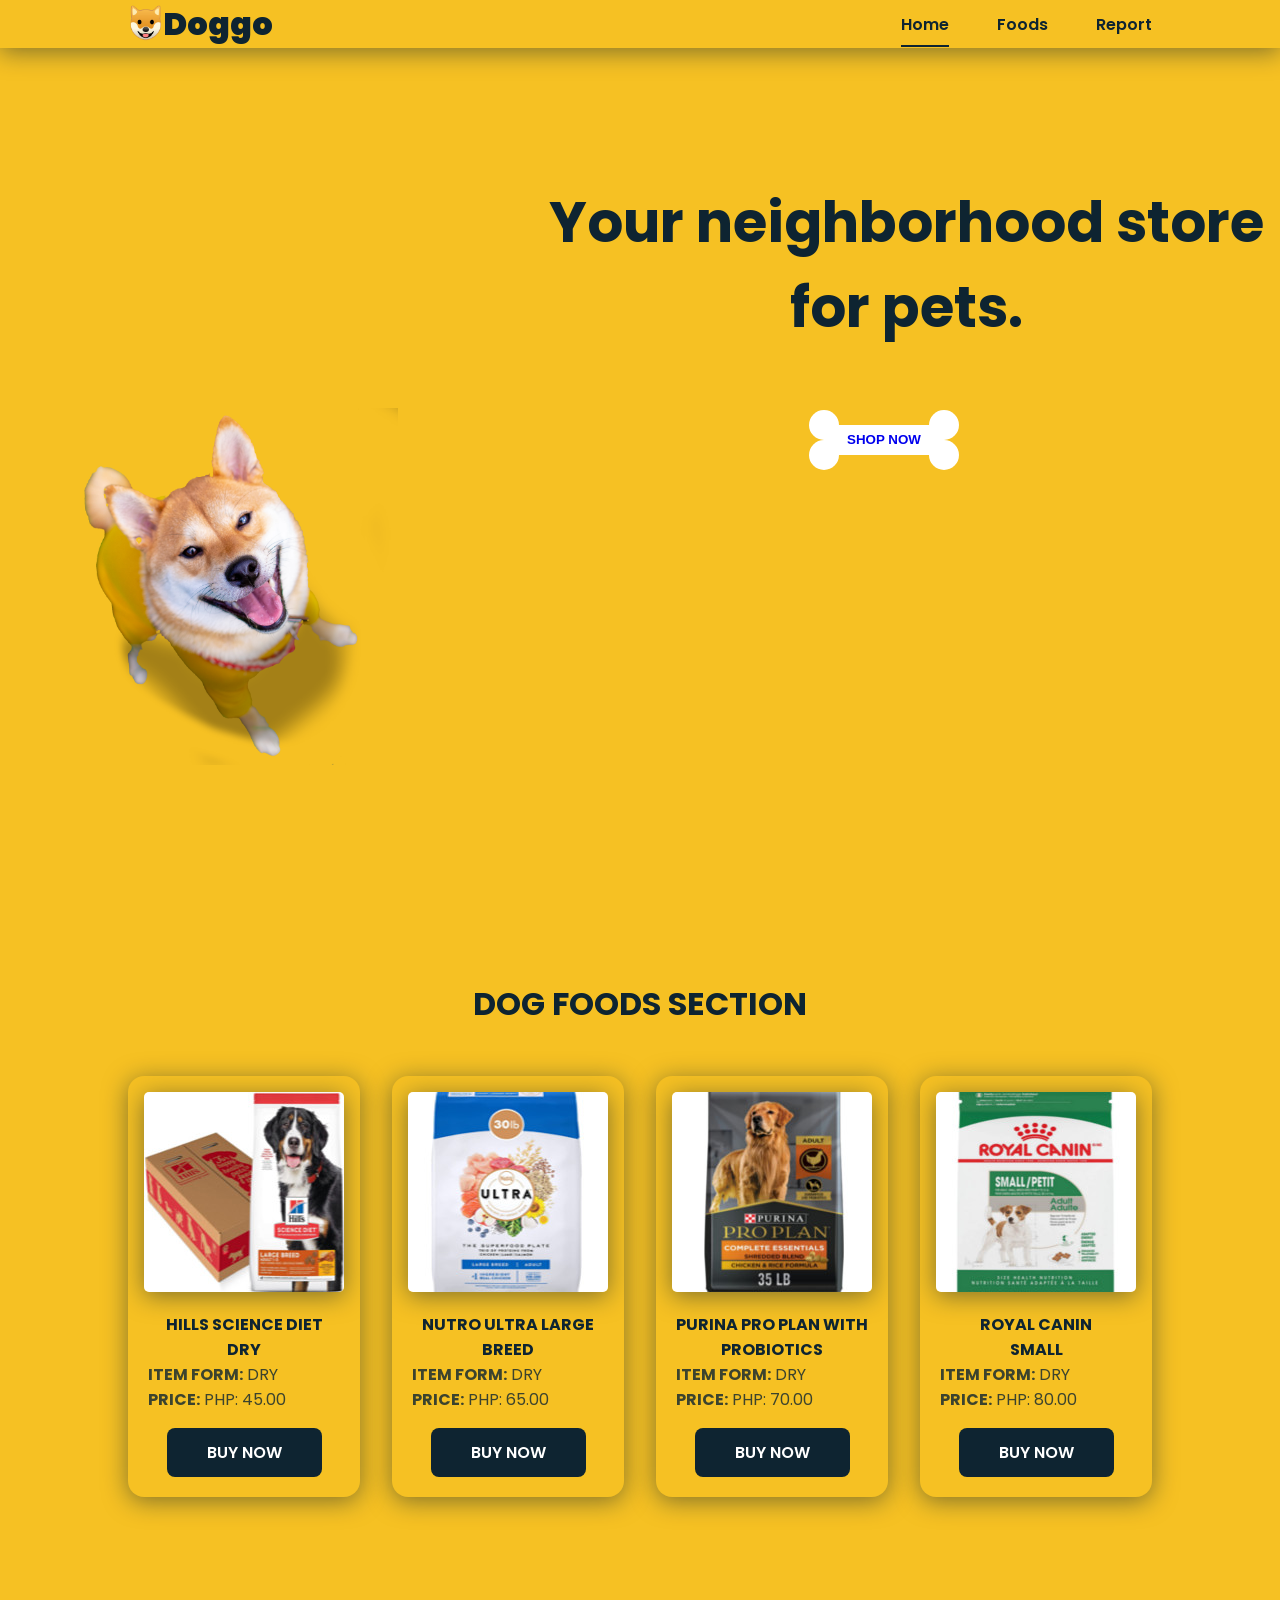
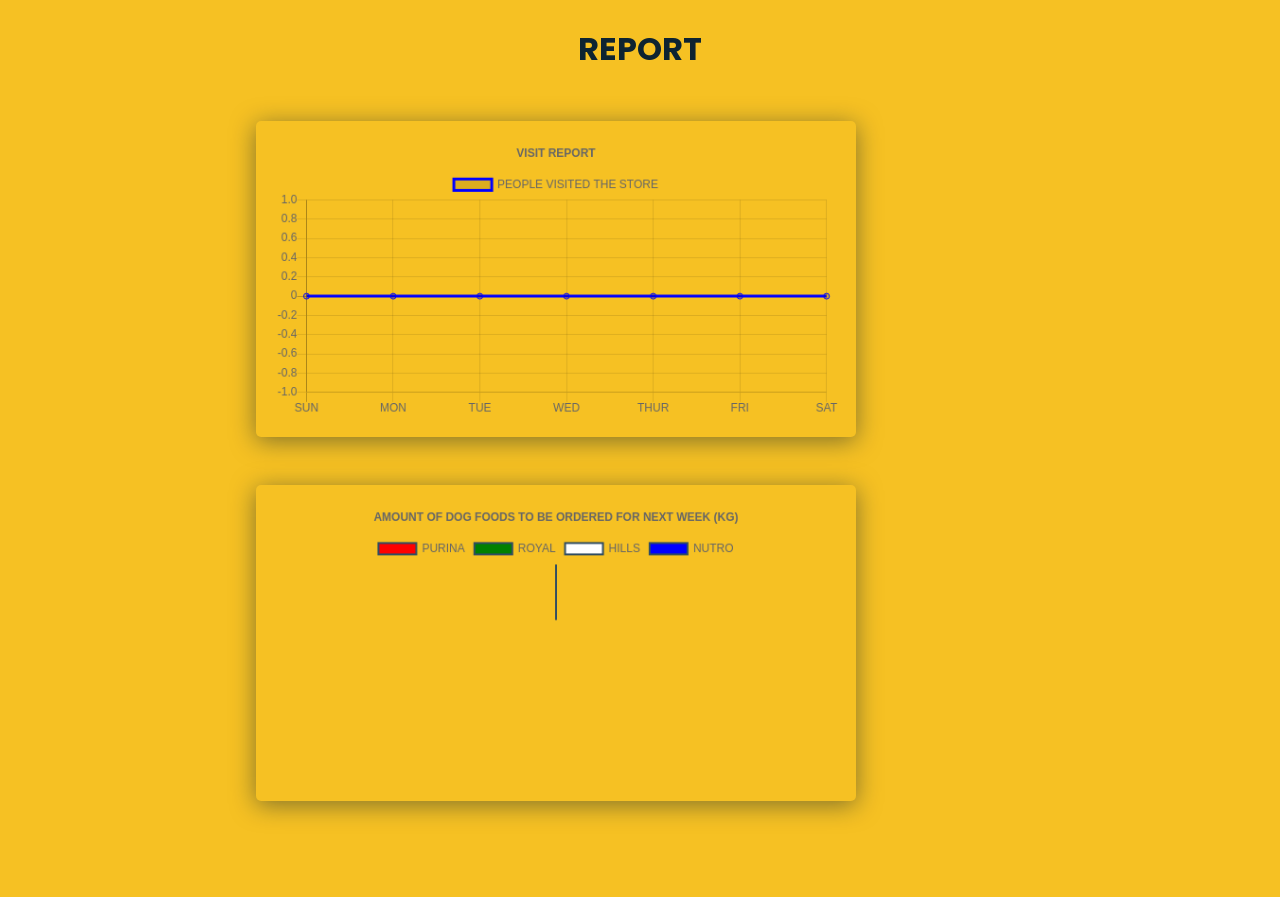
==== commit 885cf6c3: "Update index.html" ====
--- a/index.html
+++ b/index.html
@@ -148,8 +148,8 @@
                             <p id="modalType"></p>
                             <p id="modalPrice"></p>
                             <p style="font-weight: 600;">AMOUNT: </p> 
-                            <input type="text" placeholder="Php. 0.00" id="modalAmount" style="width: 6rem; margin-left: 1rem; readOnly: true; color: gray; font-weight: bolder;">                <p style="font-weight: 600;">CHANGE: </p> 
-                            <input type="text" placeholder="Php. 0.00" id="modalChange" style="width: 6rem; margin-left: 1rem; readOnly: true; color: gray; font-weight: bolder;">                
+                            <input type="text" placeholder="Php. 0.00" id="modalAmount" style="width: 6rem; margin-left: 1rem; pointer-events: none; color: gray; font-weight: bolder;">                <p style="font-weight: 600;">CHANGE: </p> 
+                            <input type="text" placeholder="Php. 0.00" id="modalChange" style="width: 6rem; margin-left: 1rem; pointet-events: none; color: gray; font-weight: bolder;">                
                         </div>
                    </div>
                   </div>
--- a/design/doggo.css
+++ b/design/doggo.css
@@ -0,0 +1,366 @@
+@import url("https://fonts.googleapis.com/css2?family=Poppins:wght@400;600;700&display=swap");
+
+:root {
+  --header-height: 3rem;
+  --font-semi: 600;
+}
+
+:root {
+  --first-color: #0E2431;
+  --second-color: #0E2431;
+}
+
+:root {
+  --body-font: 'Poppins', sans-serif;
+  --big-font-size: 2rem;
+  --h2-font-size: 1.25rem;
+  --normal-font-size: 0.938rem;
+}
+
+:root {
+  --mb-1: 0.5rem;
+  --mb-2: 1rem;
+  --mb-3: 1.5rem;
+  --mb-4: 2rem;
+  --mb-5: 2.5rem;
+  --mb-6: 3rem;
+}
+
+:root {
+  --z-back: -10;
+  --z-normal: 1;
+  --z-tooltip: 10;
+  --z-fixed: 100;
+}
+
+@media screen and (min-width: 768px) {
+  :root {
+    --big-font-size: 3.5rem;
+    --h2-font-size: 2rem;
+    --normal-font-size: 1rem;
+  }
+}
+
+*,
+::before,
+::after {
+  box-sizing: border-box;
+}
+
+html {
+  scroll-behavior: smooth;
+  width: 100%;
+}
+
+::-webkit-scrollbar {
+  display: none;
+}
+
+body {
+  margin: var(--header-height) 0 0 0;
+  font-family: var(--body-font);
+  font-size: var(--normal-font-size);
+  color: var(--second-color);
+  background-color: #F6C123;
+}
+
+h1,
+h2,
+p {
+  margin: 0;
+}
+
+ul {
+  margin: 0;
+  padding: 0;
+  list-style: none;
+}
+
+a {
+  text-decoration: none;
+}
+
+img {
+  max-width: 100%;
+  height: auto;
+  display: block;
+}
+#orderImage {
+			width: 200px ! important;
+			margin-left: auto;
+			margin-right: auto;
+			margin-top: 1rem;
+			border-radius: 5px;
+			box-shadow: 0 4px 25px rgba(14, 36, 49, .50);
+}
+.section-title {
+  position: relative;
+  font-size: var(--h2-font-size);
+  color: var(--first-color);
+  margin-top: var(--mb-2);
+  margin-bottom: var(--mb-4);
+  text-align: center;
+}
+
+.section-title::after {
+  position: absolute;
+  content: "";
+  width: 64px;
+  height: 0.18rem;
+  left: 0;
+  right: 0;
+  margin: auto;
+  top: 2rem;
+}
+
+.section {
+  padding-top: 3rem;
+  padding-bottom: 2rem;
+}
+
+/*===== LAYOUT =====*/
+.main-grid {
+  max-width: 1024px;
+  display: grid;
+  grid-template-columns: 100%;
+  grid-column-gap: 10rem;
+  width: calc(100% - 5rem);
+  margin-left: auto;
+  margin-right: auto;
+}
+
+.main-header {
+  width: 100%;
+  position: fixed;
+  top: 0;
+  left: 0;
+  z-index: var(--z-fixed);
+  background: #F6C123;
+  box-shadow: 0 4px 25px rgba(14, 36, 49, .50);
+}
+
+.home {
+  height: calc(100vh - 3rem);
+  row-gap: 1rem;
+}
+
+.message_home {
+  position: absolute;
+  right: 1rem;
+  top: 20%;
+}
+
+.home_h1_message {
+  font-size: var(--big-font-size);
+  margin-bottom: var(--mb-5);
+  text-align: center;
+  font-weight: 7000;
+}
+
+.home_h1_message-color {
+  color: red;
+}
+
+.home__img {
+  position: absolute;
+  left: 2rem;
+  bottom: 0;
+  width: 295px;
+  background: #F6C123;
+  background-blend-mode: overlay;
+}
+
+.home__img img {
+  height: 80%;
+  width: 80%;
+  background: transparent;
+}
+
+/*BUTTONS*/
+.food_buton {
+  display: inline-block;
+  background-color: var(--first-color) !important;
+  color: #fff !important;
+  padding: .75rem 2.5rem !important;
+  font-weight: var(--font-semi) !important;
+  border-radius: .5rem !important;
+  margin-top: 1rem;
+}
+
+#orderImage {
+  width: 100%;
+}
+
+.button:hover {
+  box-shadow: 0 10px 36px rgba(0, 0, 0, .15);
+}
+
+
+.shop__container {
+  row-gap: 2rem;
+  text-align: center;
+}
+
+
+.shop__container {
+  row-gap: 2rem;
+}
+
+.food_image {
+  box-shadow: 0 4px 25px rgba(14, 36, 49, .50);
+  border-radius: 1rem;
+  overflow: hidden;
+}
+
+.food_image img {
+  transition: 1s;
+  cursor: pointer;
+}
+
+#food__title {
+  font-weight: bold;
+}
+
+#food__type,
+#food__price {
+  text-align: left;
+  opacity: 0.8;
+}
+
+.message_home,
+.bone {
+  text-align: justify;
+}
+
+.bone {
+  position: absolute;
+  top: 100%;
+}
+
+
+@media screen and (min-width: 768px) {
+  body {
+    margin: 0;
+    overflow-x: hidden;
+    ;
+  }
+
+  .section {
+    padding-top: 4rem;
+    padding-bottom: 3rem;
+  }
+
+  .section-title {
+    margin-bottom: var(--mb-6);
+  }
+
+  .section-title::after {
+    width: 80px;
+    top: 3rem;
+  }
+
+  .nav {
+    height: calc(var(--header-height) + 1rem);
+  }
+
+  .nav_item_list {
+    display: flex;
+    padding-top: 0;
+  }
+
+  .nav_item {
+    margin-left: var(--mb-6);
+    margin-bottom: 0;
+  }
+
+  .toggler {
+    display: none;
+  }
+
+  .home {
+    height: 100vh;
+  }
+
+  .message_home,
+  .bone {
+    text-align: justify;
+  }
+
+  .bone {
+    position: absolute;
+    top: 100%;
+  }
+
+  .home__img {
+    width: 457px;
+    bottom: 15%;
+  }
+
+  .report__container {
+    grid-template-columns: repeat(1, 10fr);
+    grid-auto-rows: minmax(min-content, max-content);
+    align-items: center;
+    text-align: center;
+    margin-left: 20% !important;
+  }
+
+  .shop__container {
+    grid-template-columns: repeat(4, 1fr);
+    column-gap: 2rem;
+  }
+
+  #myCustomerVisitChart,
+  #getOrderKiloWeekChart,
+  #myPriceChart {
+    margin-left: 5rem;
+  }
+}
+
+@media screen and (min-width: 1024px) {
+  .main-grid {
+    margin-left: auto;
+    margin-right: auto;
+  }
+
+  .home__img {
+    right: 10%;
+  }
+
+  #myCustomerVisitChart,
+  #getOrderKiloWeekChart,
+  #myPriceChart {
+    margin-left: 5rem;
+  }
+}
+
+@media screen and (min-width: 1500px) {
+  .main-grid {
+    margin-left: auto;
+    margin-right: auto;
+  }
+
+  .home__img {
+    right: 10%;
+  }
+
+  #myCustomerVisitChart,
+  #getOrderKiloWeekChart,
+  #myPriceChart {
+    margin-left: 7rem;
+  }
+}
+
+
+#weeks option {
+  font-weight: 300;
+}
+
+#myCustomerVisitChart,
+#getOrderKiloWeekChart {
+			box-shadow: 0 4px 25px rgba(14, 36, 49, .50);
+			margin-bottom: 3rem;
+			padding: 1rem;
+			font-weight: bold;
+			border-radius: 5px;
+			margin-left: 0;
+}
--- a/design/modal.css
+++ b/design/modal.css
@@ -0,0 +1,119 @@
+.modal {
+    display: none;
+    position: fixed;
+    z-index: 1;
+    left: 0;
+    top: 0;
+    width: 100%;
+    height: 100%;
+    overflow: -moz-hidden-unscrollable;
+    background-color: rgba(0, 0, 0, .50);
+    -webkit-animation-name: fadeIn;
+    -webkit-animation-duration: 0.4s;
+    animation-name: fadeIn;
+    animation-duration: 0.4s
+}
+
+.modal-content {
+    position: fixed;
+    bottom: 0;
+    background-color: #CDA11D;
+    width: 100%;
+    -webkit-animation-name: slideIn;
+    -webkit-animation-duration: 0.4s;
+    animation-name: slideIn;
+    animation-duration: 0.4s
+}
+
+.modal-body {
+    display: block;
+}
+
+.modal-grid {
+    display: grid;
+    grid-template-columns: 1rem, 1fr;
+}
+
+.close {
+    color: white;
+    float: right;
+    font-size: 28px;
+    font-weight: bold;
+}
+
+.close:hover,
+.close:focus {
+    color: #000;
+    text-decoration: none;
+    cursor: pointer;
+}
+
+.modamain-header {
+    padding: 2px 16px;
+    background-color: #F6C123;
+    color: white;
+}
+
+.modal-body {
+    padding: 2px 16px;
+}
+
+.modal-footer {
+    padding: 2px 16px;
+    background-color: #0E2431;
+    color: white;
+    text-align: center;
+}
+
+#modalBuy {
+    cursor: pointer;
+}
+
+/* Add Animation */
+@-webkit-keyframes slideIn {
+    from {
+        bottom: -300px;
+        opacity: 0
+    }
+
+    to {
+        bottom: 0;
+        opacity: 1
+    }
+}
+
+@keyframes slideIn {
+    from {
+        bottom: -300px;
+        opacity: 0
+    }
+
+    to {
+        bottom: 0;
+        opacity: 1
+    }
+}
+
+@-webkit-keyframes fadeIn {
+    from {
+        opacity: 0
+    }
+
+    to {
+        opacity: 1
+    }
+}
+
+@keyframes fadeIn {
+    from {
+        opacity: 0
+    }
+
+    to {
+        opacity: 1
+    }
+}
+
+#modalPrice::before {
+    content: 'Price: PHP: ';
+}
